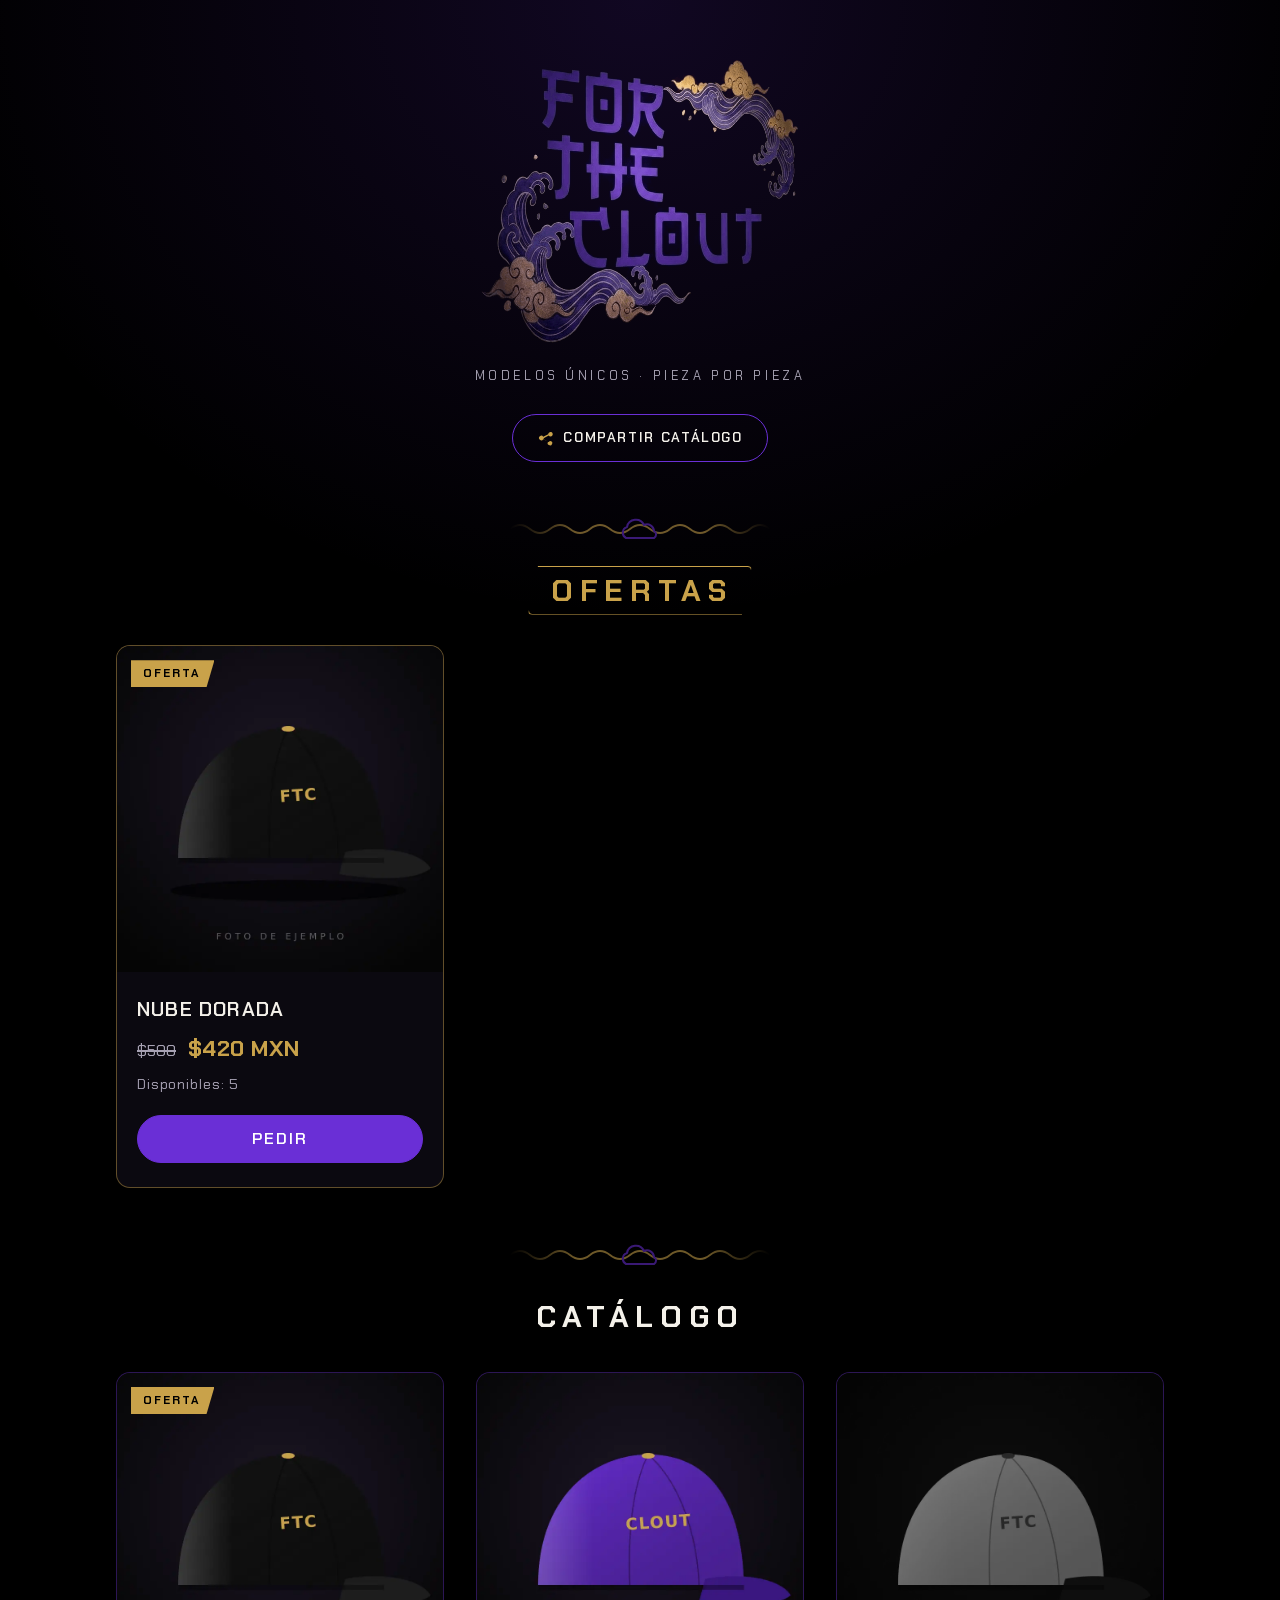
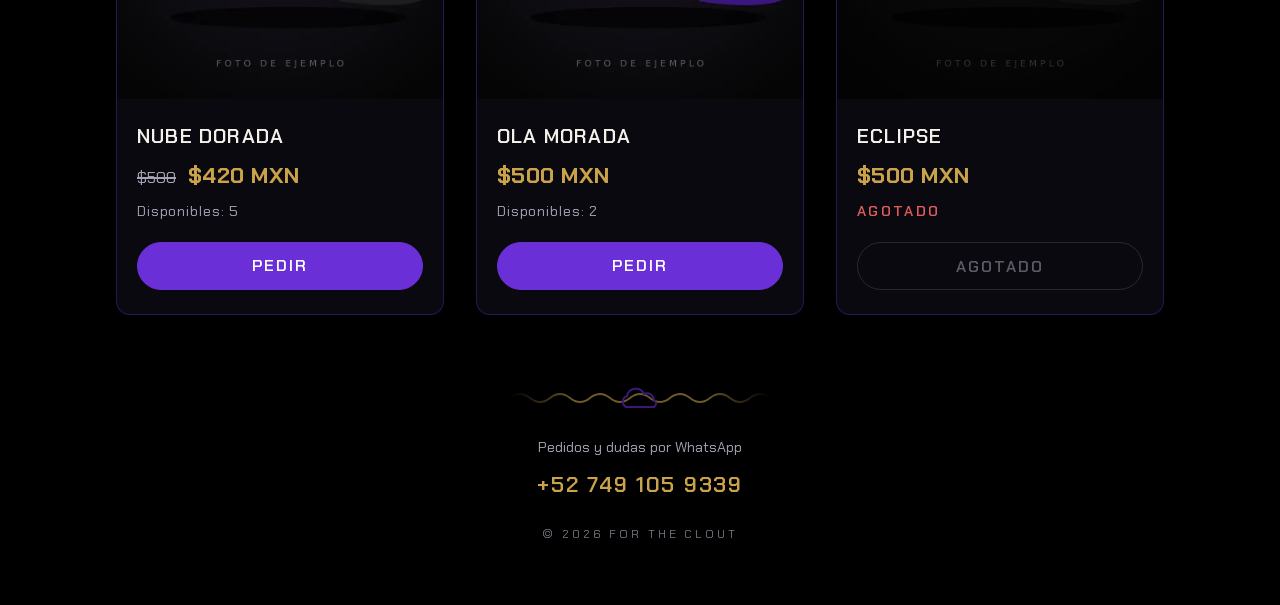
==== index.html @ 52c56f0f "Catálogo FOR THE CLOUT Co-Authored-By: Claude Opus 5.5 <noreply@anthropic.com>" ====
<!DOCTYPE html>
<html lang="es-MX">
<head>
  <meta charset="UTF-8">
  <meta name="viewport" content="width=device-width, initial-scale=1">
  <title>FOR THE CLOUT · Catálogo de gorras</title>
  <meta name="description" content="Catálogo de gorras FOR THE CLOUT. Pide la tuya por WhatsApp.">
  <meta name="theme-color" content="#000000">
  <meta property="og:title" content="FOR THE CLOUT · Catálogo de gorras">
  <meta property="og:description" content="Modelos únicos. Pide la tuya por WhatsApp.">
  <meta property="og:image" content="img/logo.png">
  <link rel="icon" href="img/logo.png">
  <link rel="preconnect" href="https://fonts.googleapis.com">
  <link rel="preconnect" href="https://fonts.gstatic.com" crossorigin>
  <link href="https://fonts.googleapis.com/css2?family=Chakra+Petch:wght@400;500;600;700&display=swap" rel="stylesheet">
  <link rel="stylesheet" href="styles.css">
</head>
<body>
  <header class="encabezado">
    <img class="logo" src="img/logo.png" alt="FOR THE CLOUT" width="668" height="602">
    <p class="lema">Modelos únicos · Pieza por pieza</p>
    <button class="btn btn-compartir" id="compartir" type="button">
      <svg viewBox="0 0 24 24" aria-hidden="true"><path d="M18 16a3 3 0 0 0-2.4 1.2l-6.7-3.4a3 3 0 0 0 0-1.6l6.7-3.4A3 3 0 1 0 15 7l-6.7 3.4a3 3 0 1 0 0 3.2L15 17a3 3 0 1 0 3-1Z"/></svg>
      Compartir catálogo
    </button>
  </header>

  <main>
    <section class="seccion seccion-ofertas" id="seccion-ofertas" hidden>
      <div class="separador" aria-hidden="true"></div>
      <h2 class="titulo"><span class="etiqueta">Ofertas</span></h2>
      <div class="grid" id="ofertas"></div>
    </section>

    <section class="seccion">
      <div class="separador" aria-hidden="true"></div>
      <h2 class="titulo">Catálogo</h2>
      <div class="grid" id="catalogo"></div>
    </section>
  </main>

  <footer class="pie">
    <div class="separador" aria-hidden="true"></div>
    <p>Pedidos y dudas por WhatsApp</p>
    <a class="pie-numero" id="pie-whatsapp" href="#" target="_blank" rel="noopener"></a>
    <p class="pie-marca">© <span id="anio"></span> FOR THE CLOUT</p>
  </footer>

  <div class="aviso" id="aviso" role="status" aria-live="polite"></div>

  <script src="productos.js"></script>
  <script src="app.js"></script>
</body>
</html>
---- styles.css ----
:root {
  --negro: #000000;
  --superficie: #0b0910;
  --morado: #6A2FD6;
  --morado-claro: #8a5af0;
  --dorado: #C9A24A;
  --texto: #f4f1ea;
  --texto-suave: #a7a2b3;
  --radio: 14px;
  --fuente: "Chakra Petch", "Arial Narrow", system-ui, sans-serif;

  /* Motivos decorativos: nubes y olas en dorado / morado */
  --ola: url("data:image/svg+xml,%3Csvg xmlns='http://www.w3.org/2000/svg' width='80' height='16' viewBox='0 0 80 16'%3E%3Cpath d='M0 8 q10 -8 20 0 t20 0 t20 0 t20 0' fill='none' stroke='%23C9A24A' stroke-width='2' stroke-linecap='round'/%3E%3C/svg%3E");
  --nube: url("data:image/svg+xml,%3Csvg xmlns='http://www.w3.org/2000/svg' width='44' height='22' viewBox='0 0 44 22'%3E%3Cpath d='M8 20 a6 6 0 0 1 1 -11 a9 9 0 0 1 17 -2 a7 7 0 0 1 10 6 a4 4 0 0 1 0 7 z' fill='none' stroke='%236A2FD6' stroke-width='2' stroke-linejoin='round'/%3E%3C/svg%3E");
}

* { box-sizing: border-box; }

html { -webkit-text-size-adjust: 100%; }

body {
  margin: 0;
  background: var(--negro);
  color: var(--texto);
  font-family: var(--fuente);
  line-height: 1.5;
  min-height: 100vh;
  background-image: radial-gradient(ellipse 80% 40% at 50% 0%, rgba(106, 47, 214, 0.16), transparent 70%);
  background-repeat: no-repeat;
}

img { max-width: 100%; display: block; }

/* ---------- Encabezado ---------- */
.encabezado {
  text-align: center;
  padding: 48px 16px 24px;
}
.logo {
  width: min(80vw, 340px);
  height: auto;
  object-fit: contain;
  margin: 0 auto;
  mix-blend-mode: lighten; /* el fondo negro del logo se funde con la página */
}
.lema {
  margin: 12px 0 28px;
  color: var(--texto-suave);
  font-size: 0.8rem;
  letter-spacing: 0.28em;
  text-transform: uppercase;
}

/* ---------- Botones ---------- */
.btn {
  display: inline-flex;
  align-items: center;
  justify-content: center;
  gap: 8px;
  min-height: 48px;
  padding: 0 24px;
  border-radius: 999px;
  border: 1.5px solid var(--morado);
  font-family: var(--fuente);
  font-weight: 600;
  font-size: 1rem;
  letter-spacing: 0.12em;
  text-transform: uppercase;
  text-decoration: none;
  cursor: pointer;
  transition: background-color .2s, color .2s, border-color .2s, transform .1s;
  -webkit-tap-highlight-color: transparent;
}
.btn:active { transform: scale(0.97); }
.btn:focus-visible { outline: 2px solid var(--dorado); outline-offset: 3px; }

.btn-compartir {
  background: transparent;
  color: var(--texto);
  font-size: 0.85rem;
}
.btn-compartir svg { width: 18px; height: 18px; fill: var(--dorado); }
.btn-compartir:hover { border-color: var(--dorado); }

.btn-pedir {
  width: 100%;
  background: var(--morado);
  color: #fff;
}
.btn-pedir:hover { background: var(--morado-claro); border-color: var(--morado-claro); }
.btn-pedir:disabled {
  background: transparent;
  border-color: #2a2730;
  color: #5d5866;
  cursor: not-allowed;
  transform: none;
}

/* ---------- Secciones ---------- */
.seccion {
  max-width: 1080px;
  margin: 0 auto;
  padding: 32px 16px 24px;
}
.separador {
  height: 22px;
  margin: 0 auto 28px;
  max-width: 260px;
  background:
    var(--nube) center / 44px 22px no-repeat,
    var(--ola) left center / 80px 16px repeat-x;
  opacity: 0.55;
  -webkit-mask: linear-gradient(90deg, transparent, #000 25%, #000 75%, transparent);
          mask: linear-gradient(90deg, transparent, #000 25%, #000 75%, transparent);
}
.titulo {
  margin: 0 0 32px;
  text-align: center;
  font-weight: 700;
  font-size: clamp(1.4rem, 5vw, 1.9rem);
  letter-spacing: 0.22em;
  text-transform: uppercase;
}
.etiqueta {
  color: var(--dorado);
  border: 1.5px solid var(--dorado);
  padding: 4px 18px 4px 22px;
  border-radius: 4px;
  clip-path: polygon(10px 0, 100% 0, calc(100% - 10px) 100%, 0 100%);
}
.seccion-ofertas .tarjeta { border-color: rgba(201, 162, 74, 0.45); }

/* ---------- Tarjetas ---------- */
.grid {
  display: grid;
  grid-template-columns: 1fr;
  gap: 28px;
}
@media (min-width: 560px) {
  .grid { grid-template-columns: repeat(2, 1fr); }
}
@media (min-width: 900px) {
  .grid { grid-template-columns: repeat(3, 1fr); gap: 32px; }
}

.tarjeta {
  background: var(--superficie);
  border: 1px solid rgba(106, 47, 214, 0.35);
  border-radius: var(--radio);
  overflow: hidden;
  display: flex;
  flex-direction: column;
}
.foto {
  position: relative;
  aspect-ratio: 1 / 1;
  background: #0d0d0d;
}
.foto img {
  width: 100%;
  height: 100%;
  object-fit: cover;
}
.agotada .foto img { filter: grayscale(1) brightness(0.55); }

.badge {
  position: absolute;
  top: 14px;
  left: 14px;
  background: var(--dorado);
  color: #000;
  font-weight: 700;
  font-size: 0.72rem;
  letter-spacing: 0.18em;
  text-transform: uppercase;
  padding: 5px 14px 5px 12px;
  clip-path: polygon(0 0, 100% 0, calc(100% - 8px) 100%, 0 100%);
}

.info {
  padding: 22px 20px 24px;
  display: flex;
  flex-direction: column;
  gap: 8px;
  flex: 1;
}
.modelo {
  margin: 0;
  font-size: 1.25rem;
  font-weight: 600;
  letter-spacing: 0.06em;
  text-transform: uppercase;
}
.precios {
  margin: 0;
  display: flex;
  align-items: baseline;
  gap: 12px;
  flex-wrap: wrap;
}
.precio {
  color: var(--dorado);
  font-weight: 700;
  font-size: 1.4rem;
  letter-spacing: 0.02em;
}
.precio-anterior {
  color: var(--texto-suave);
  font-size: 1rem;
  text-decoration-thickness: 1.5px;
}
.stock {
  margin: 0 0 12px;
  color: var(--texto-suave);
  font-size: 0.9rem;
  letter-spacing: 0.06em;
}
.stock-agotado {
  color: #e05a5a;
  font-weight: 600;
  text-transform: uppercase;
  letter-spacing: 0.16em;
}
.info .btn-pedir { margin-top: auto; }

/* ---------- Pie ---------- */
.pie {
  text-align: center;
  padding: 48px 16px 56px;
  color: var(--texto-suave);
  font-size: 0.9rem;
}
.pie p { margin: 0 0 6px; }
.pie-numero {
  display: inline-block;
  margin: 4px 0 24px;
  color: var(--dorado);
  font-size: 1.35rem;
  font-weight: 600;
  letter-spacing: 0.08em;
  text-decoration: none;
}
.pie-numero:hover { text-decoration: underline; }
.pie-marca { font-size: 0.75rem; letter-spacing: 0.24em; opacity: 0.7; }

/* ---------- Aviso ---------- */
.aviso {
  position: fixed;
  left: 50%;
  bottom: 24px;
  transform: translate(-50%, 20px);
  background: var(--superficie);
  color: var(--texto);
  border: 1px solid var(--dorado);
  padding: 12px 22px;
  border-radius: 999px;
  font-weight: 600;
  letter-spacing: 0.08em;
  opacity: 0;
  pointer-events: none;
  transition: opacity .25s, transform .25s;
  z-index: 10;
}
.aviso.visible { opacity: 1; transform: translate(-50%, 0); }

@media (prefers-reduced-motion: reduce) {
  * { transition: none !important; }
}
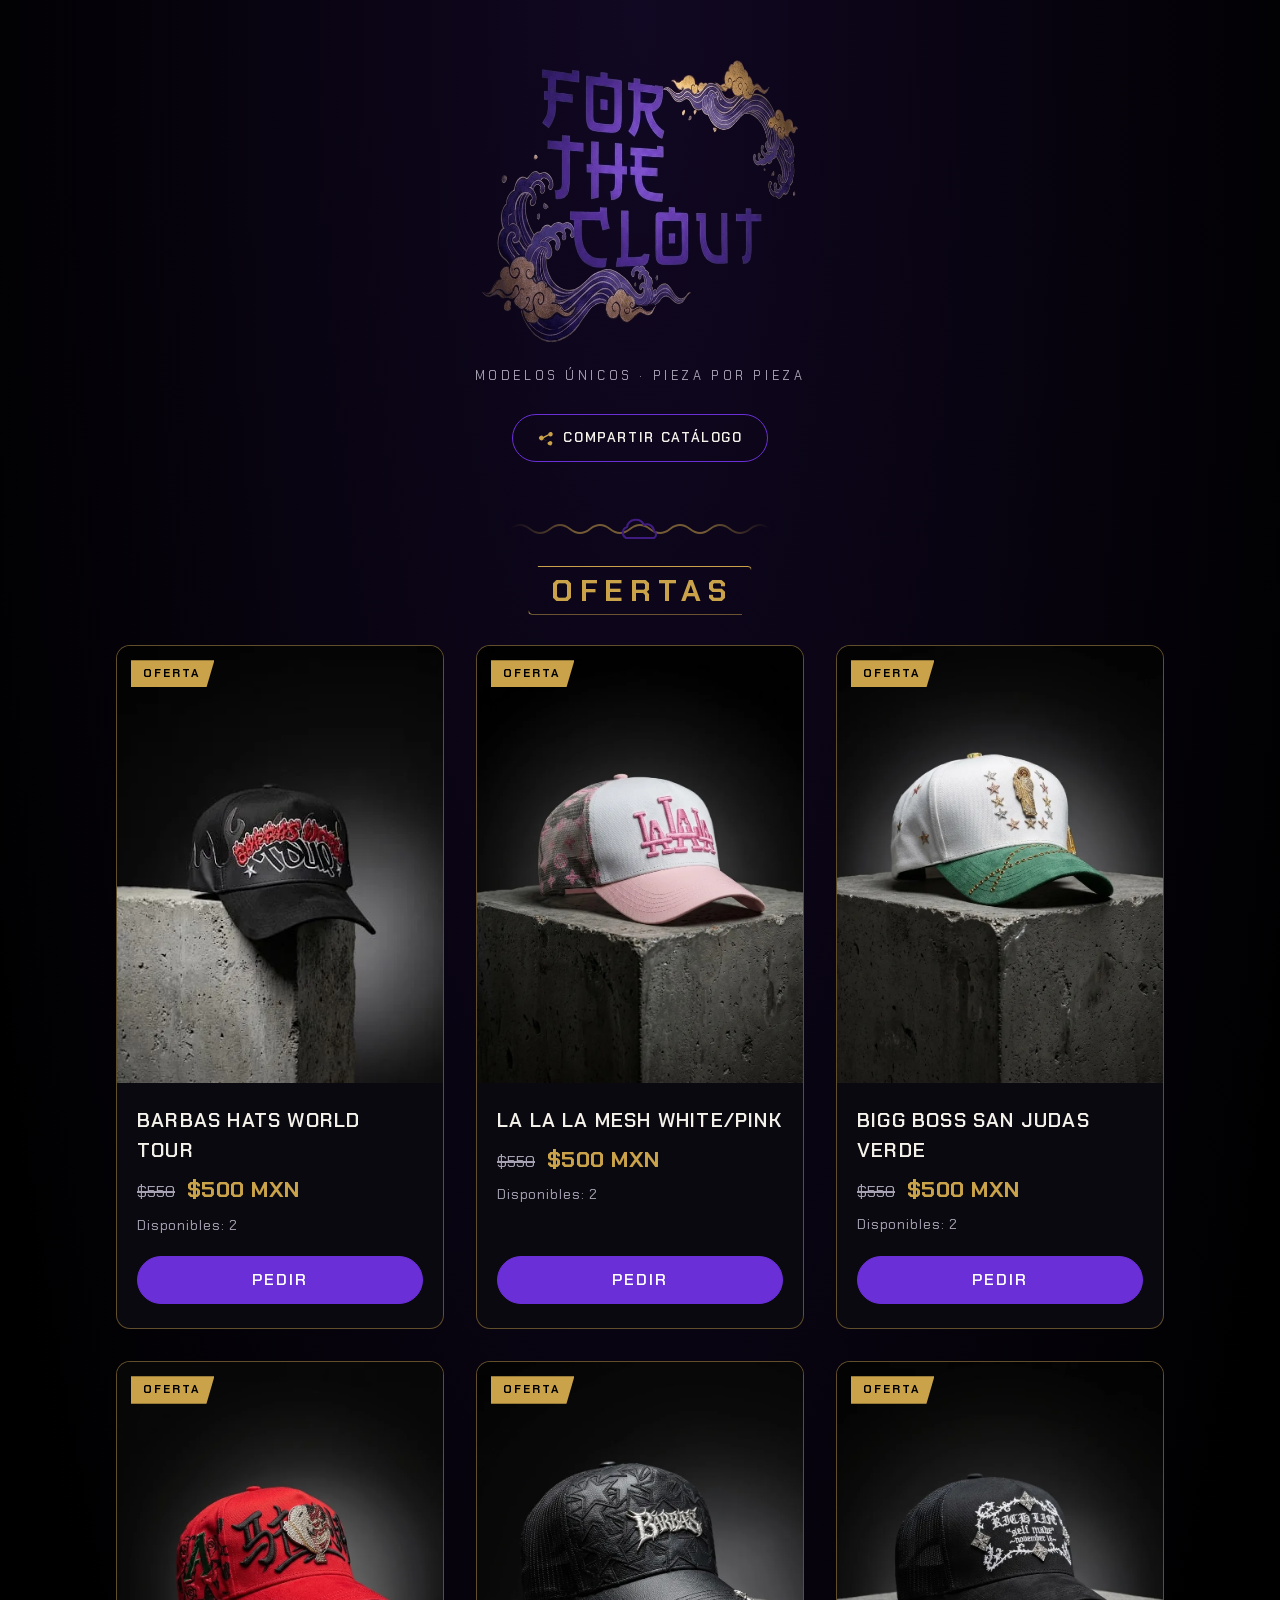
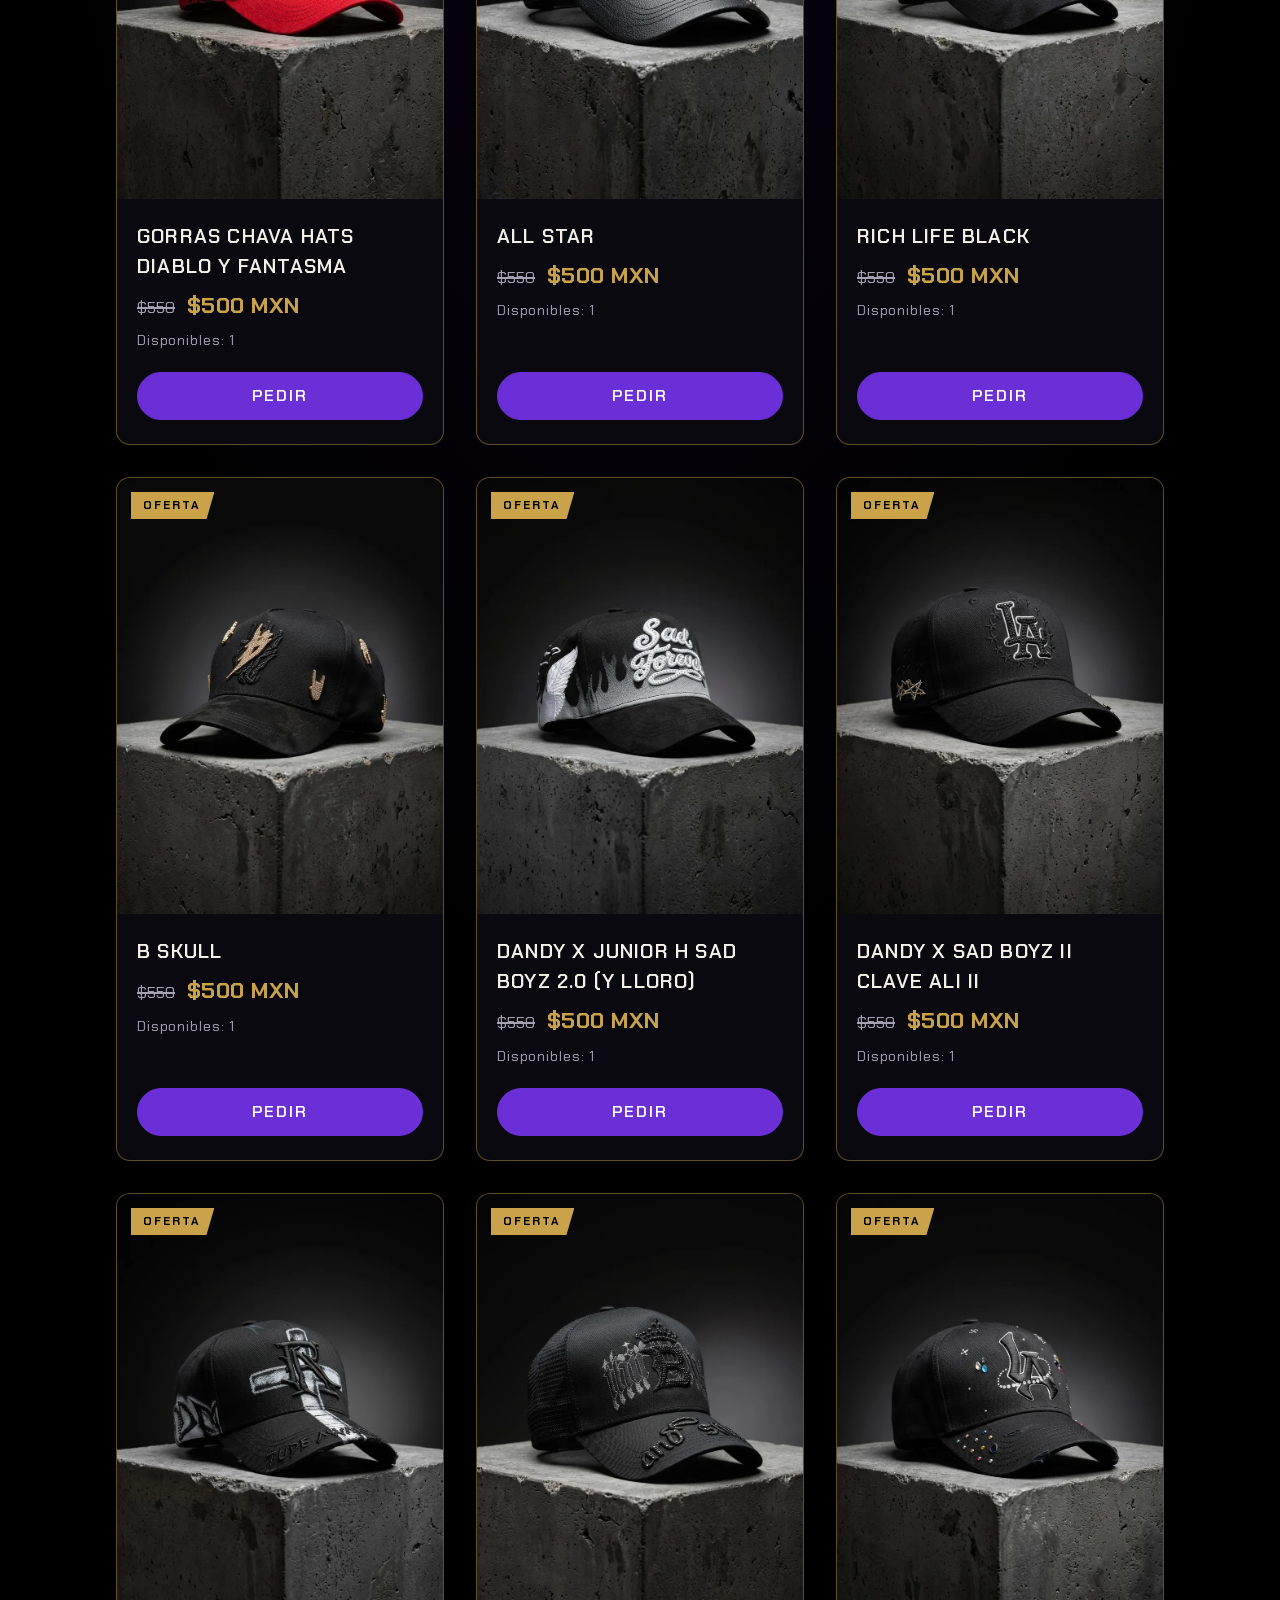
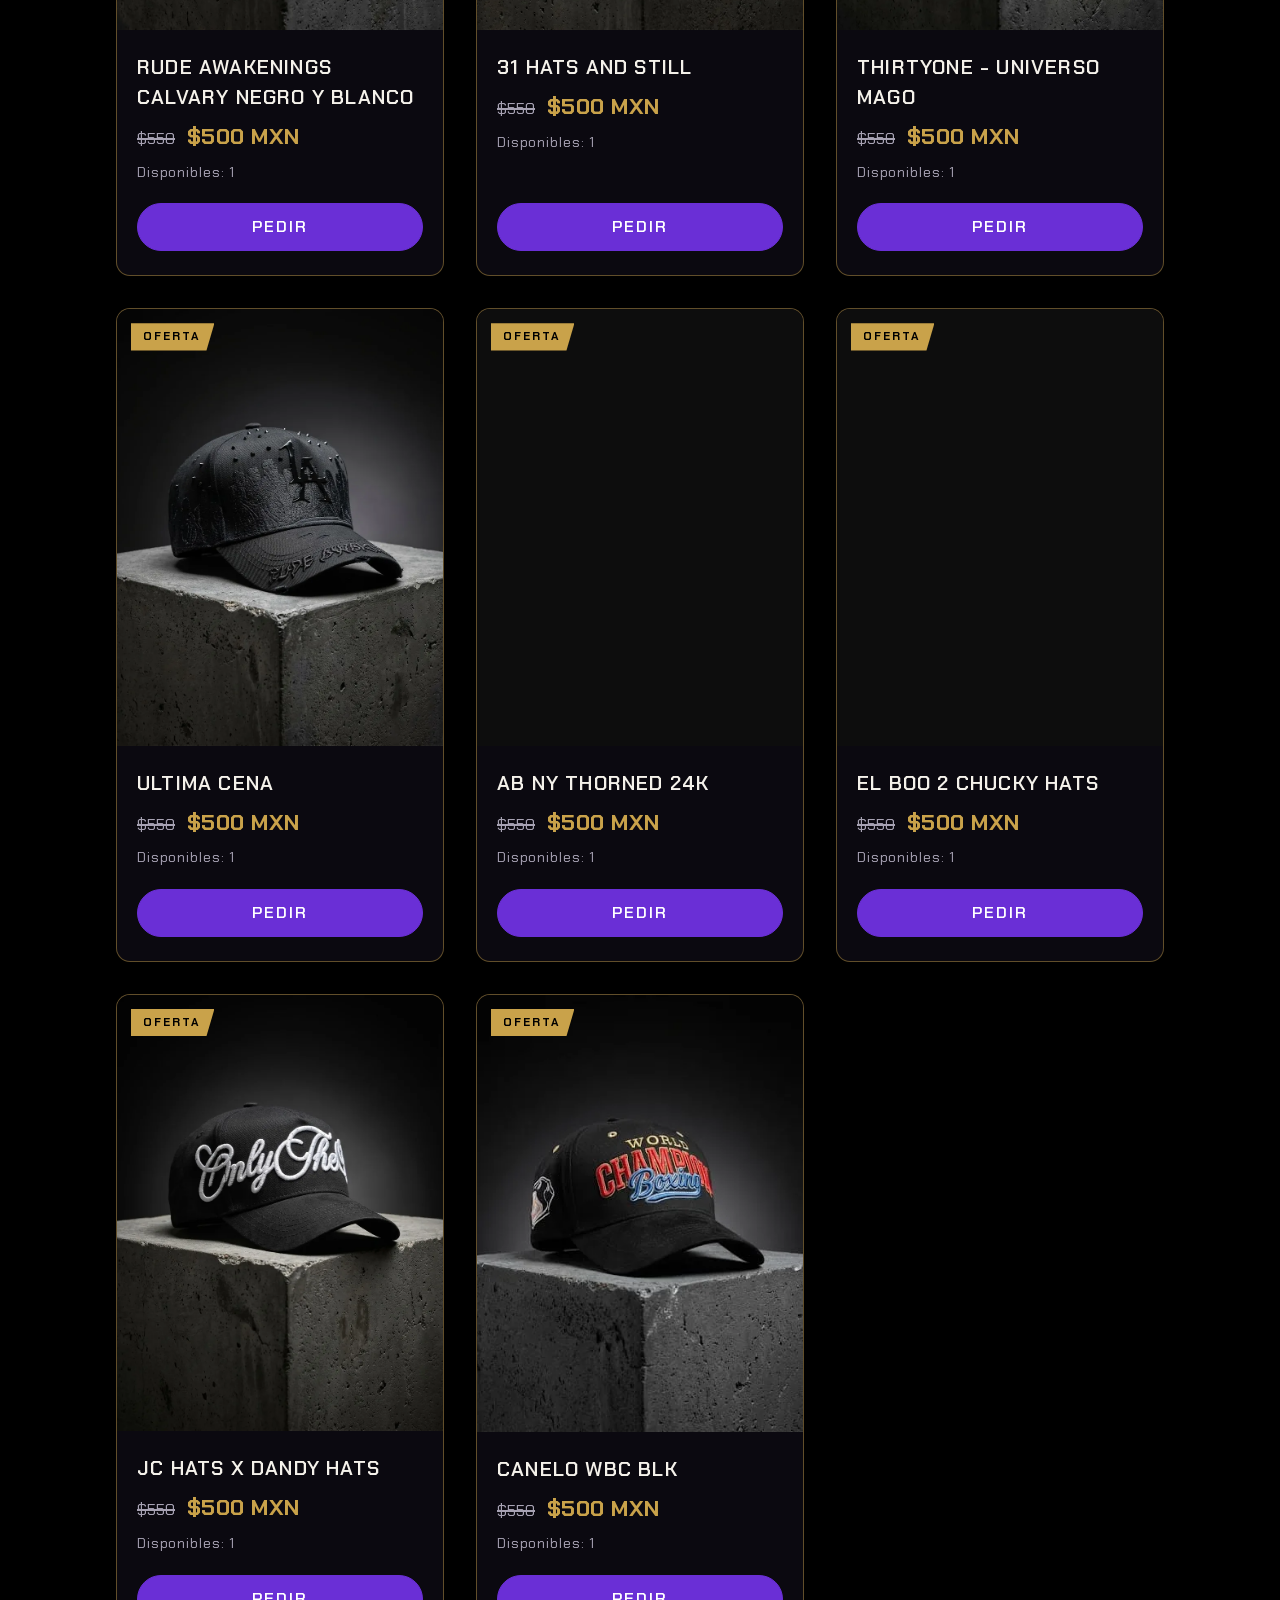
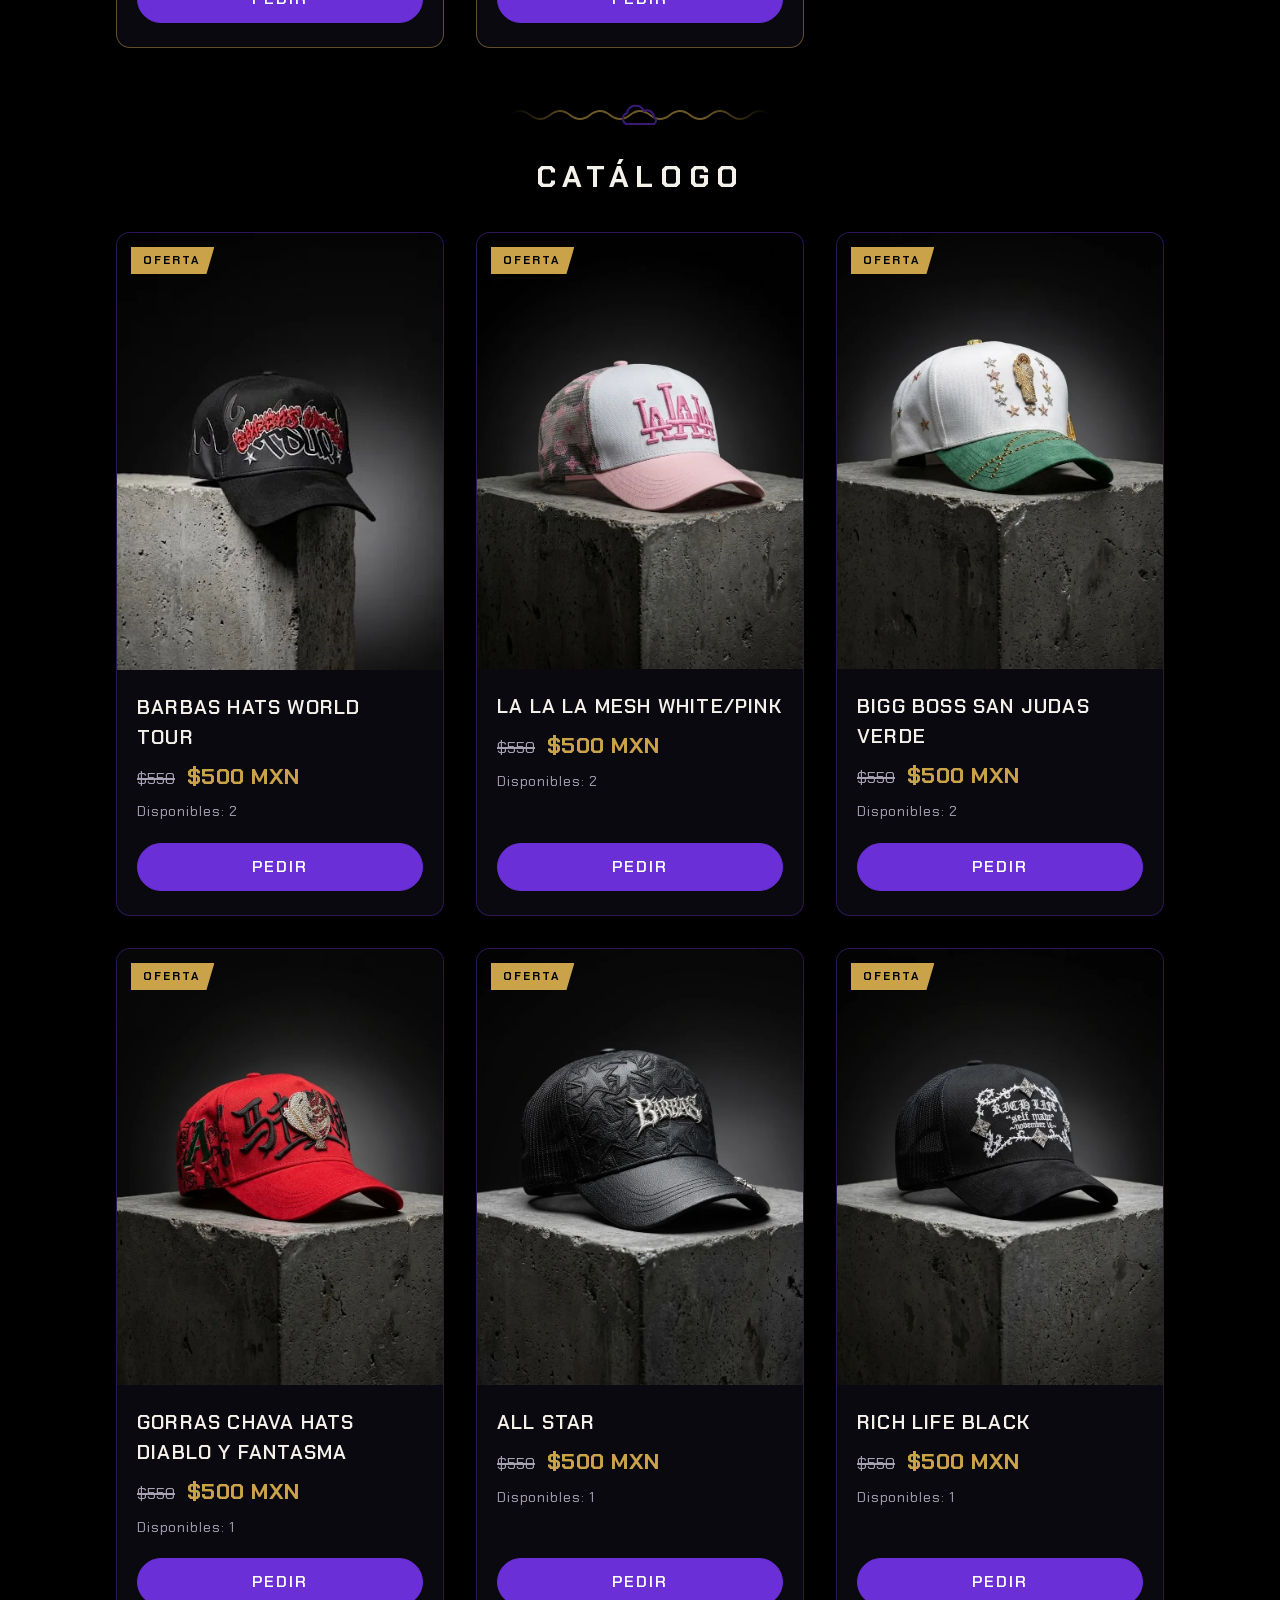
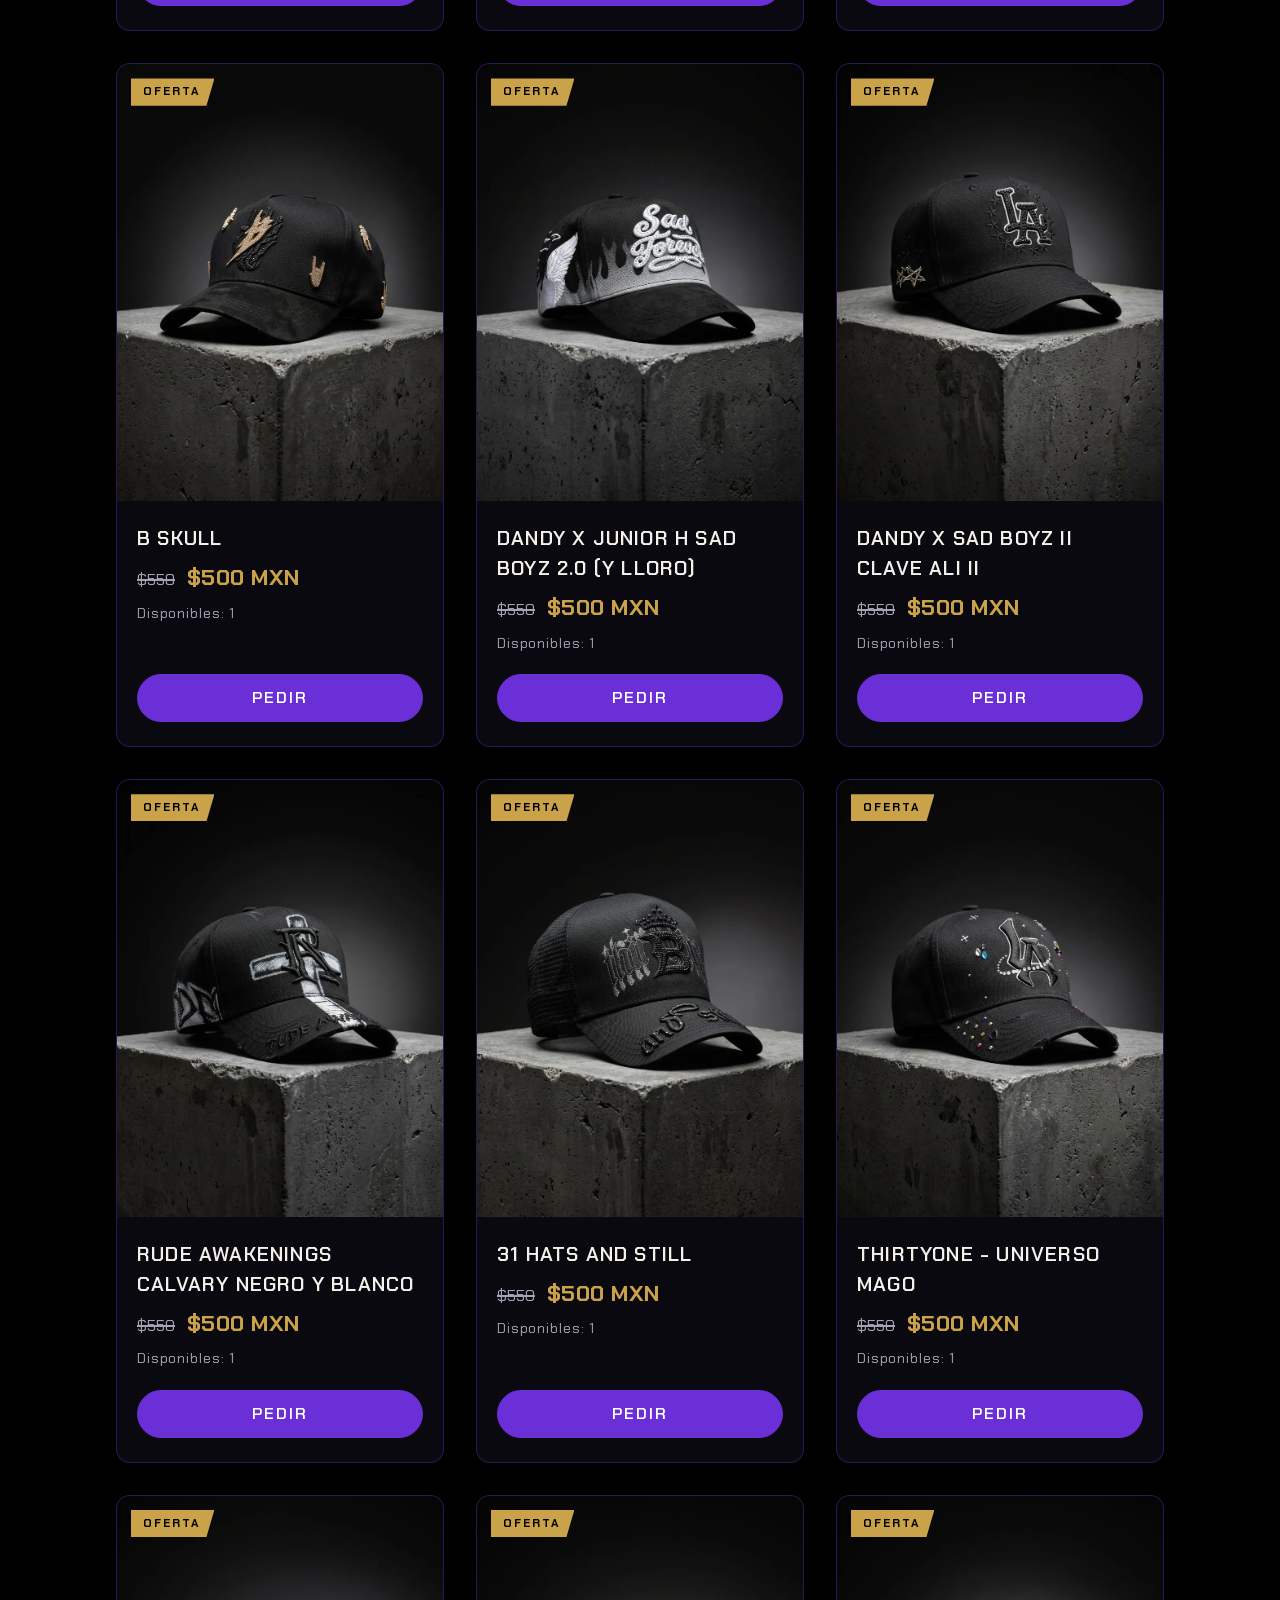
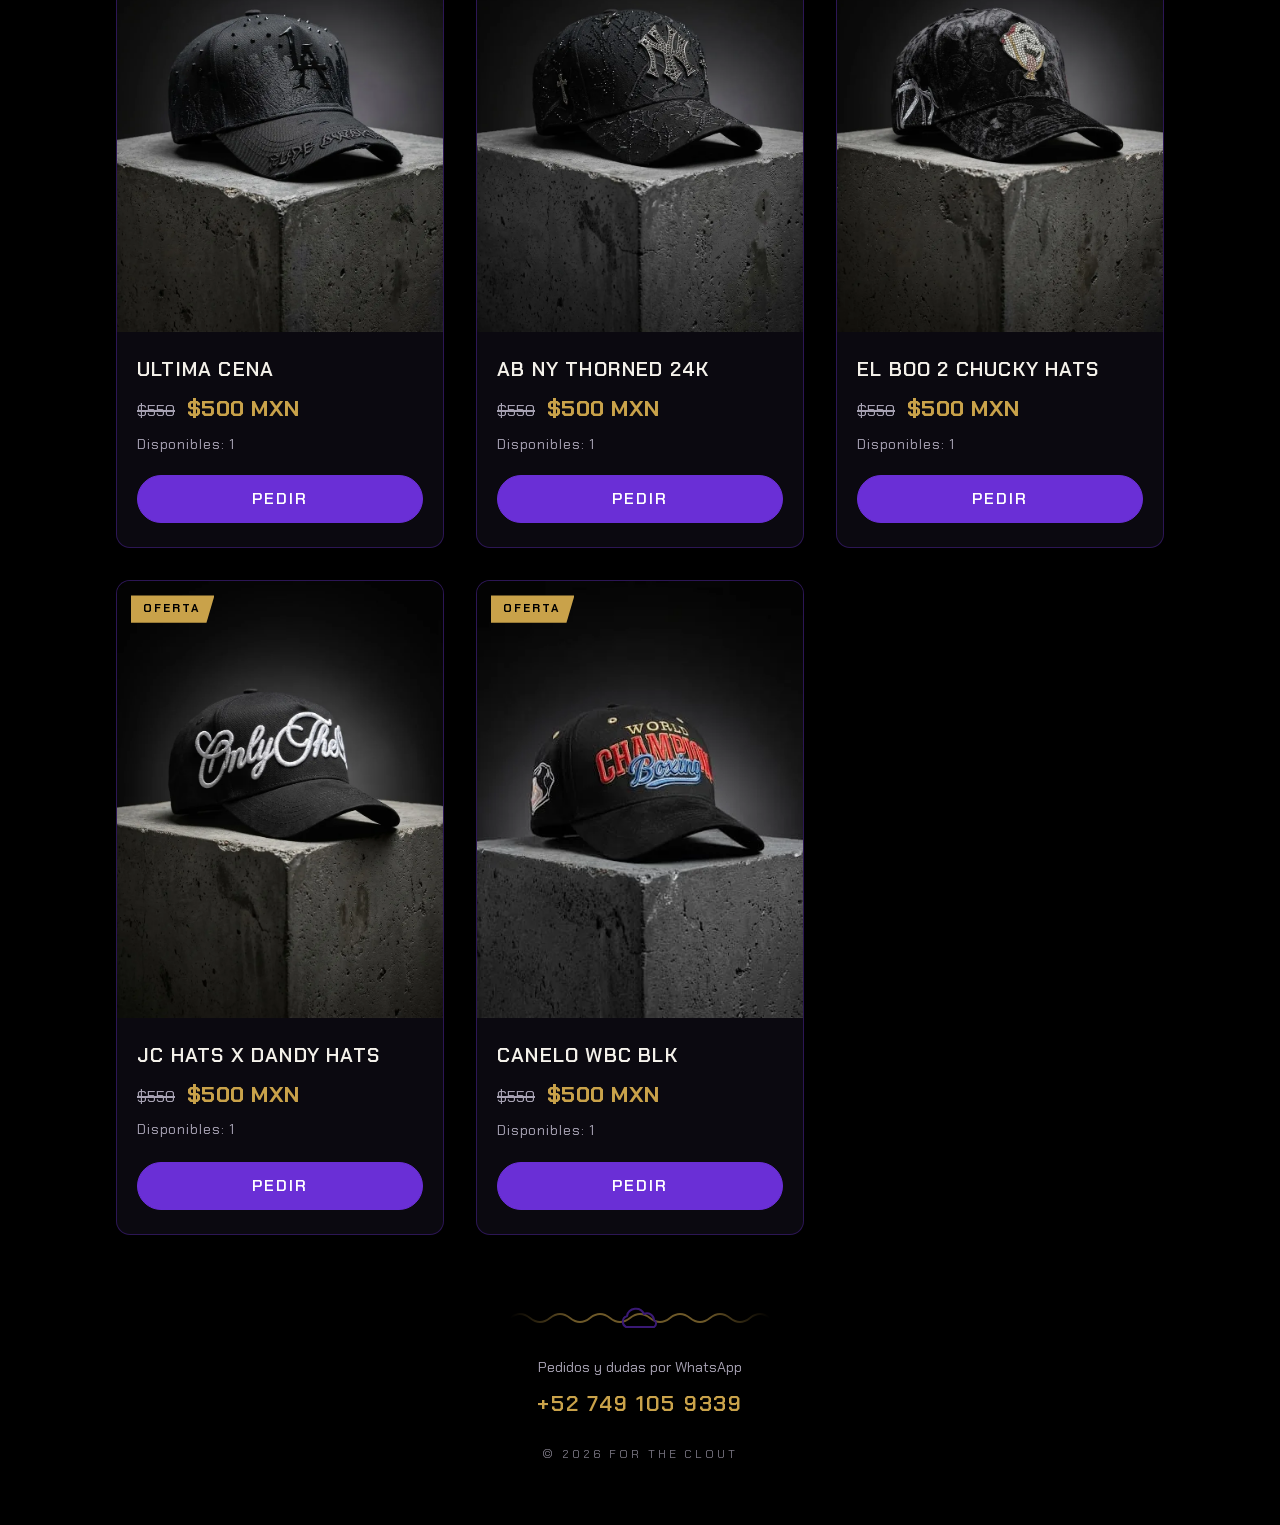
==== commit df60302c: "Agregar panel de edición (Decap CMS), 17 gorras en data/productos.json y quitar ejemplos Co-Authored" ====
--- a/index.html
+++ b/index.html
@@ -8,7 +8,8 @@
   <meta name="theme-color" content="#000000">
   <meta property="og:title" content="FOR THE CLOUT · Catálogo de gorras">
   <meta property="og:description" content="Modelos únicos. Pide la tuya por WhatsApp.">
-  <meta property="og:image" content="img/logo.png">
+  <meta property="og:image" content="https://rui8patricio8-bot.github.io/for-the-clout/img/logo.png">
+  <meta property="og:url" content="https://rui8patricio8-bot.github.io/for-the-clout/">
   <link rel="icon" href="img/logo.png">
   <link rel="preconnect" href="https://fonts.googleapis.com">
   <link rel="preconnect" href="https://fonts.gstatic.com" crossorigin>
@@ -48,7 +49,6 @@
 
   <div class="aviso" id="aviso" role="status" aria-live="polite"></div>
 
-  <script src="productos.js"></script>
   <script src="app.js"></script>
 </body>
 </html>
